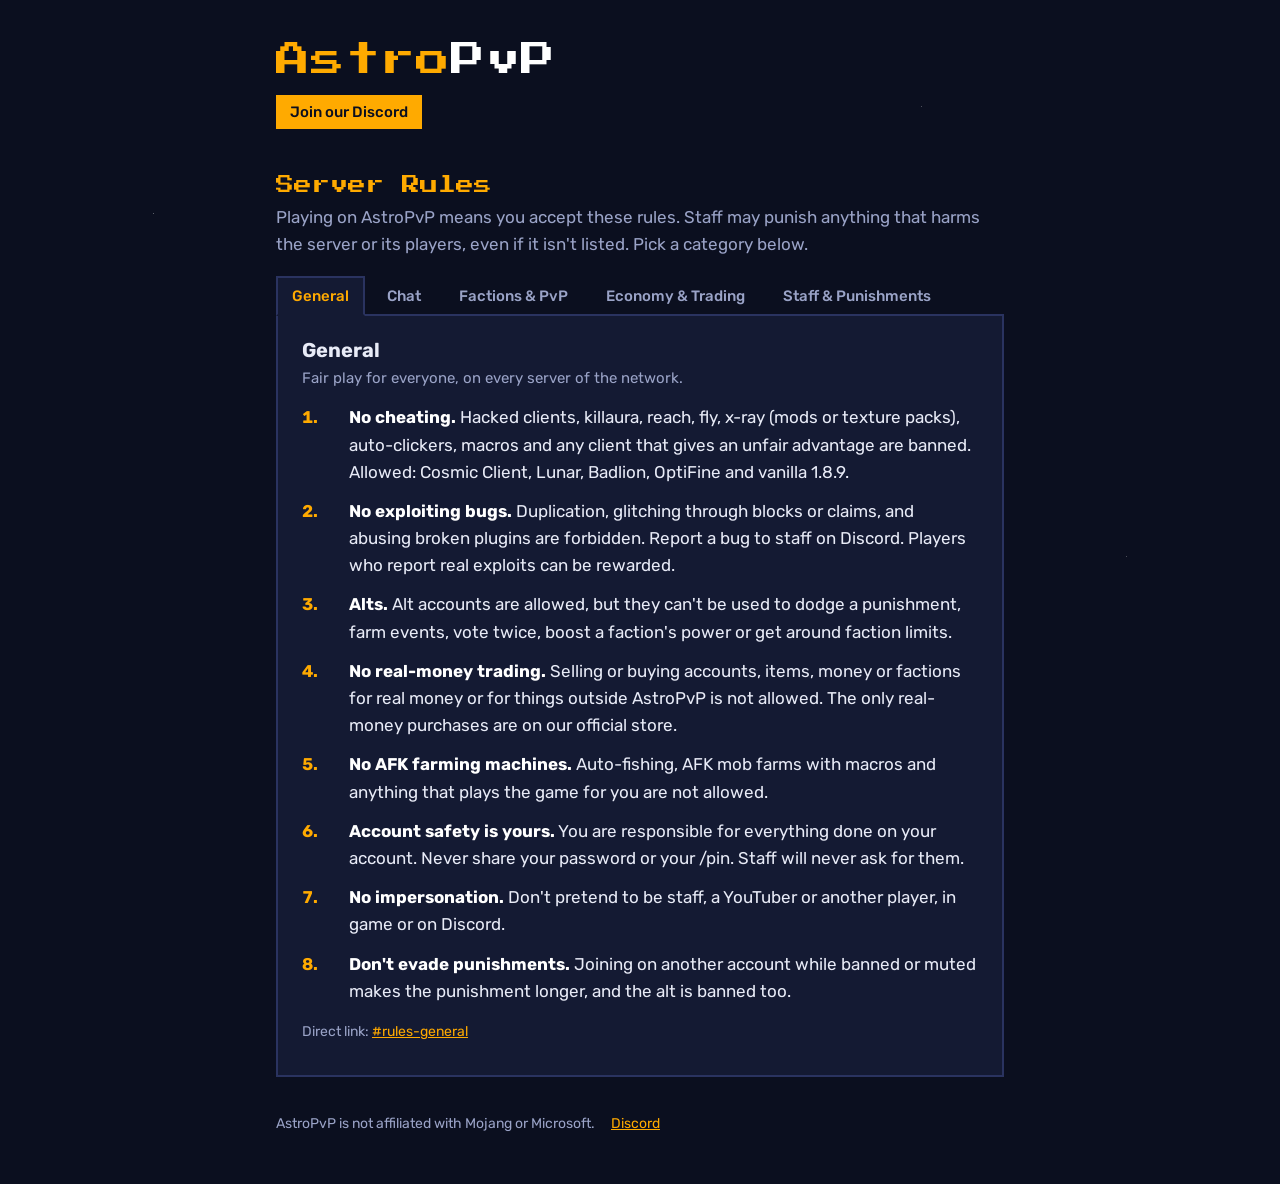
==== index.html @ 88a5518b "Initial commit" ====
<!DOCTYPE html>
<html lang="en">
<head>
<meta charset="utf-8">
<meta name="viewport" content="width=device-width, initial-scale=1">
<title>AstroPvP Rules</title>
<meta name="description" content="AstroPvP factions server: rules for general play, chat, factions & PvP, economy and punishments.">
<link rel="preconnect" href="https://fonts.googleapis.com">
<link rel="preconnect" href="https://fonts.gstatic.com" crossorigin>
<link href="https://fonts.googleapis.com/css2?family=Press+Start+2P&family=Rubik:wght@400;500;700&display=swap" rel="stylesheet">
<style>
:root {
  /* AstroPvP: night sky + the scoreboard's gold "Astro" and white "PvP"; single dark theme by choice */
  --sky: #0b0f1f;
  --panel: #141a33;
  --line: #2a3360;
  --gold: #ffaa00;
  --text: #e8ebf7;
  --muted: #9aa3c7;
  --red: #ff5555;
  --display: "Press Start 2P", ui-monospace, monospace;
  --body: "Rubik", system-ui, -apple-system, "Segoe UI", sans-serif;
  color-scheme: dark;
  /* layout: one centred 760px column; tab bar of category buttons, one numbered list visible at a time */
}
* { box-sizing: border-box; }
html { scroll-behavior: smooth; }
@media (prefers-reduced-motion: reduce) { html { scroll-behavior: auto; } }
body {
  margin: 0;
  background: var(--sky);
  background-image: radial-gradient(1px 1px at 12% 18%, #ffffff55 50%, transparent 51%),
    radial-gradient(1px 1px at 72% 9%, #ffffff44 50%, transparent 51%),
    radial-gradient(1px 1px at 41% 63%, #ffffff33 50%, transparent 51%),
    radial-gradient(1px 1px at 88% 47%, #ffffff44 50%, transparent 51%),
    radial-gradient(1px 1px at 23% 86%, #ffffff33 50%, transparent 51%);
  color: var(--text);
  font: 400 17px/1.6 var(--body);
}
a { color: var(--gold); }
a:focus-visible, button:focus-visible { outline: 3px solid var(--gold); outline-offset: 2px; }
.wrap { max-width: 760px; margin: 0 auto; padding: 0 16px; }
header { padding: 40px 0 8px; display: grid; gap: 14px; }
.logo { font: 400 clamp(22px, 5vw, 34px)/1.2 var(--display); margin: 0; letter-spacing: 1px; }
.logo .a { color: var(--gold); }
.logo .p { color: #fff; }
.ip { display: flex; flex-wrap: wrap; gap: 10px; align-items: center; color: var(--muted); }
.ip code { font: 500 16px var(--body); color: var(--text); background: var(--panel); border: 1px solid var(--line); padding: 6px 10px; }
.btn { font: 500 15px var(--body); color: var(--sky); background: var(--gold); border: 0; padding: 8px 14px; cursor: pointer; text-decoration: none; }
.btn.ghost { background: transparent; color: var(--text); border: 1px solid var(--line); }
h2 { font: 400 18px/1.4 var(--display); color: var(--gold); margin: 36px 0 6px; text-wrap: balance; }
.lead { color: var(--muted); margin: 0 0 18px; max-width: 65ch; }
.tabs { display: flex; flex-wrap: wrap; gap: 6px; border-bottom: 2px solid var(--line); }
.tab {
  font: 500 15px var(--body); color: var(--muted); background: transparent;
  border: 2px solid transparent; border-bottom: 0; padding: 9px 14px; cursor: pointer; margin-bottom: -2px;
  text-decoration: none;
}
.tab:hover { color: var(--text); }
.tab[aria-selected="true"] { color: var(--gold); background: var(--panel); border-color: var(--line); border-bottom: 2px solid var(--panel); }
.panel { background: var(--panel); border: 2px solid var(--line); border-top: 0; padding: 22px 24px 18px; }
.panel[hidden] { display: none; }
.panel h3 { margin: 0 0 4px; font: 700 20px var(--body); }
.panel .sub { margin: 0 0 14px; color: var(--muted); font-size: 15px; }
ol.rules { margin: 0; padding: 0; list-style: none; counter-reset: r; display: grid; gap: 12px; }
ol.rules li { counter-increment: r; display: grid; grid-template-columns: 2.4em 1fr; gap: 6px; max-width: 65ch; }
ol.rules li::before { content: counter(r) "."; color: var(--gold); font-weight: 700; font-variant-numeric: tabular-nums; }
ol.rules b { color: #fff; }
.ladder { display: grid; gap: 8px; margin: 18px 0 0; padding: 0; list-style: none; }
.ladder li { display: grid; grid-template-columns: 7.5em 1fr; gap: 10px; padding: 8px 10px; border-left: 4px solid var(--line); background: #0f1430; }
.ladder li span:first-child { font-weight: 700; }
.ladder .w { border-color: #ffff55; } .ladder .m { border-color: #ffaa00; } .ladder .t { border-color: #ff7733; }
.ladder .b { border-color: var(--red); } .ladder .x { border-color: #aa0000; }
.copylink { margin-top: 16px; font-size: 14px; color: var(--muted); }
footer { padding: 36px 0 48px; color: var(--muted); font-size: 14px; display: flex; flex-wrap: wrap; gap: 16px; }
@media (max-width: 480px) {
  .tab { padding: 8px 10px; font-size: 14px; }
  .panel { padding: 18px 14px; }
  .ladder li { grid-template-columns: 1fr; gap: 2px; }
}
</style>
</head>
<body>
<div class="wrap">
  <header>
    <h1 class="logo"><span class="a">Astro</span><span class="p">PvP</span></h1>
    <div class="ip">
      <a class="btn" href="https://discord.gg/NtYpkCzpMy">Join our Discord</a>
    </div>
  </header>

  <section id="rules" aria-labelledby="rules-title">
    <h2 id="rules-title">Server Rules</h2>
    <p class="lead">Playing on AstroPvP means you accept these rules. Staff may punish anything that harms the server or its players, even if it isn't listed. Pick a category below.</p>

    <div class="tabs" role="tablist" aria-label="Rule categories">
      <a class="tab" role="tab" id="tab-general" href="#rules-general" aria-controls="rules-general">General</a>
      <a class="tab" role="tab" id="tab-chat" href="#rules-chat" aria-controls="rules-chat">Chat</a>
      <a class="tab" role="tab" id="tab-factions" href="#rules-factions" aria-controls="rules-factions">Factions &amp; PvP</a>
      <a class="tab" role="tab" id="tab-economy" href="#rules-economy" aria-controls="rules-economy">Economy &amp; Trading</a>
      <a class="tab" role="tab" id="tab-punishments" href="#rules-punishments" aria-controls="rules-punishments">Staff &amp; Punishments</a>
    </div>

    <div class="panel" role="tabpanel" id="rules-general" aria-labelledby="tab-general">
      <h3>General</h3>
      <p class="sub">Fair play for everyone, on every server of the network.</p>
      <ol class="rules">
        <li><span><b>No cheating.</b> Hacked clients, killaura, reach, fly, x-ray (mods or texture packs), auto-clickers, macros and any client that gives an unfair advantage are banned. Allowed: Cosmic Client, Lunar, Badlion, OptiFine and vanilla 1.8.9.</span></li>
        <li><span><b>No exploiting bugs.</b> Duplication, glitching through blocks or claims, and abusing broken plugins are forbidden. Report a bug to staff on Discord. Players who report real exploits can be rewarded.</span></li>
        <li><span><b>Alts.</b> Alt accounts are allowed, but they can't be used to dodge a punishment, farm events, vote twice, boost a faction's power or get around faction limits.</span></li>
        <li><span><b>No real-money trading.</b> Selling or buying accounts, items, money or factions for real money or for things outside AstroPvP is not allowed. The only real-money purchases are on our official store.</span></li>
        <li><span><b>No AFK farming machines.</b> Auto-fishing, AFK mob farms with macros and anything that plays the game for you are not allowed.</span></li>
        <li><span><b>Account safety is yours.</b> You are responsible for everything done on your account. Never share your password or your /pin. Staff will never ask for them.</span></li>
        <li><span><b>No impersonation.</b> Don't pretend to be staff, a YouTuber or another player, in game or on Discord.</span></li>
        <li><span><b>Don't evade punishments.</b> Joining on another account while banned or muted makes the punishment longer, and the alt is banned too.</span></li>
      </ol>
      <p class="copylink">Direct link: <a href="#rules-general">#rules-general</a></p>
    </div>

    <div class="panel" role="tabpanel" id="rules-chat" aria-labelledby="tab-chat" hidden>
      <h3>Chat</h3>
      <p class="sub">Public chat, private messages, mail, signs, books and item names all count.</p>
      <ol class="rules">
        <li><span><b>Respect everyone.</b> No harassment, threats, racism, sexism, homophobia or hate toward any group. Trash talk about the game is fine. Attacking someone as a person is not.</span></li>
        <li><span><b>No spam.</b> Don't repeat messages, flood chat, type in all caps or send many messages in a row.</span></li>
        <li><span><b>No advertising.</b> Don't name or link other servers, Discords or stores. Promoting your own YouTube or Twitch is allowed only in the media channels on our Discord.</span></li>
        <li><span><b>Links.</b> Only links to AstroPvP pages, our Discord and screenshots (imgur, Gyazo, Lightshot) are allowed. Never post download links, IP grabbers or scam links.</span></li>
        <li><span><b>Language.</b> Keep chat in English so staff can read it. Light swearing is tolerated. Heavy or targeted swearing and slurs are punished.</span></li>
        <li><span><b>No doxxing or threats.</b> Sharing someone's real name, address, photos or other private info, or threatening to DDoS or hack them, means a permanent ban.</span></li>
        <li><span><b>No inappropriate content.</b> No sexual content, gore or drug talk in chat, names, skins, banners or builds.</span></li>
        <li><span><b>Don't fake punishments or announcements.</b> Messages made to look like a ban, a broadcast or a staff message are not allowed.</span></li>
      </ol>
      <p class="copylink">Direct link: <a href="#rules-chat">#rules-chat</a></p>
    </div>

    <div class="panel" role="tabpanel" id="rules-factions" aria-labelledby="tab-factions" hidden>
      <h3>Factions &amp; PvP</h3>
      <p class="sub">Raiding and fighting are the point of the server. These rules keep it fair.</p>
      <ol class="rules">
        <li><span><b>Raiding is allowed.</b> TNT, creepers and cannons against a raidable faction are part of the game, as is taking whatever you find inside.</span></li>
        <li><span><b>Griefing claims.</b> Unclaimed land is free for all. Inside someone's claim you may only damage what the game lets you (raids, explosions). Don't use bugs to break, place or open things in a claim.</span></li>
        <li><span><b>Traps are allowed, with one exception.</b> Combat traps, TP traps and lure traps are fair. Traps that kill or trap players at spawn, /warp locations or outposts' safe platforms are not.</span></li>
        <li><span><b>Ally and truce limits.</b> Stay inside the faction member, ally and truce limits. Teaming with other factions in fights or raids to get around those limits is not allowed.</span></li>
        <li><span><b>No combat logging.</b> Logging out, disconnecting or using /logout while tagged kills you and drops your items. Doing it on purpose to avoid a fight can also be punished.</span></li>
        <li><span><b>No safe-zone camping abuse.</b> Don't hit players from spawn or another safe zone to get free hits. You can't attack back from there.</span></li>
        <li><span><b>Faction names and banners</b> must follow the chat rules. Offensive ones are disbanded or renamed.</span></li>
        <li><span><b>Leaving a faction.</b> Taking items with you is part of the game. Using a faction's claims, power or chests through a bug is not.</span></li>
        <li><span><b>Events and KoTH.</b> No cross-teaming during events, KoTHs, outposts or envoys unless the event allows it.</span></li>
      </ol>
      <p class="copylink">Direct link: <a href="#rules-factions">#rules-factions</a></p>
    </div>

    <div class="panel" role="tabpanel" id="rules-economy" aria-labelledby="tab-economy" hidden>
      <h3>Economy &amp; Trading</h3>
      <p class="sub">Use /trade or the auction house. Staff can't return items lost in a deal you made yourself.</p>
      <ol class="rules">
        <li><span><b>No scamming.</b> Taking someone's items or money and not giving what you promised is punished, whether in /trade, a drop trade, coinflip or the auction house.</span></li>
        <li><span><b>No fake trades.</b> Renamed or fake items, swapping items at the last second and lying about an item's enchants or set are scams.</span></li>
        <li><span><b>Gift cards and Tebex codes.</b> Gift card codes are worth real money. Never share them in public, never trade them for in-game items and never sell them. A code given away or traded is not refunded.</span></li>
        <li><span><b>Store purchases.</b> Ranks, keys and kits bought on the store can't be traded for real money. Chargebacks and disputes mean a permanent ban on every account.</span></li>
        <li><span><b>No market manipulation with alts.</b> Moving money or items between your own accounts to farm rewards, leaderboards or /baltop is not allowed.</span></li>
        <li><span><b>Gambling games</b> (coinflip, bombs, mines) are your own risk. Lost bets are not refunded.</span></li>
        <li><span><b>Borrowing</b> items or money is at your own risk. Staff don't handle unpaid loans.</span></li>
      </ol>
      <p class="copylink">Direct link: <a href="#rules-economy">#rules-economy</a></p>
    </div>

    <div class="panel" role="tabpanel" id="rules-punishments" aria-labelledby="tab-punishments" hidden>
      <h3>Staff &amp; Punishments</h3>
      <p class="sub">Staff decide based on what happened and your history. Repeating a rule break moves you up the ladder.</p>
      <ol class="rules">
        <li><span><b>Follow staff instructions.</b> If a staff member freezes you or asks for a screenshare, stay online and do what they ask. Logging out while frozen is a ban.</span></li>
        <li><span><b>Don't argue in public chat.</b> If you disagree with a punishment, appeal on Discord instead.</span></li>
        <li><span><b>Report players properly.</b> Use /report in game, or a ticket on Discord with a video or screenshots. False reports are punished.</span></li>
        <li><span><b>Appeals.</b> Open a ticket in our Discord (<a href="https://discord.gg/NtYpkCzpMy">discord.gg/NtYpkCzpMy</a>). Say your IGN, the punishment, and why it should be removed or shortened. Be honest: lying in an appeal means it is denied.</span></li>
        <li><span><b>One appeal per punishment</b> every 7 days. Spamming staff about it does not help.</span></li>
      </ol>
      <ul class="ladder" aria-label="Punishment ladder">
        <li class="w"><span>Warn</span><span>A written warning in chat. It stays on your record.</span></li>
        <li class="m"><span>Mute</span><span>You can't chat, message or mail anyone for a set time. Used for chat rules.</span></li>
        <li class="t"><span>Tempban</span><span>You can't join the network for hours or days. Used for repeated or serious breaks.</span></li>
        <li class="b"><span>Ban</span><span>Permanent removal from the network. You can appeal on Discord.</span></li>
        <li class="x"><span>Blacklist</span><span>Permanent ban on every account and IP, with no appeal. Used for chargebacks, doxxing, DDoS threats and selling cheats.</span></li>
      </ul>
      <p class="copylink">Direct link: <a href="#rules-punishments">#rules-punishments</a></p>
    </div>
  </section>

  <footer>
    <span>AstroPvP is not affiliated with Mojang or Microsoft.</span>
    <a href="https://discord.gg/NtYpkCzpMy">Discord</a>
  </footer>
</div>
<script>
(function () {
  var tabs = Array.prototype.slice.call(document.querySelectorAll('.tab'));
  var ids = tabs.map(function (t) { return t.getAttribute('aria-controls'); });
  function show(id, scroll) {
    if (ids.indexOf(id) < 0) id = ids[0];
    tabs.forEach(function (t) {
      var on = t.getAttribute('aria-controls') === id;
      t.setAttribute('aria-selected', on ? 'true' : 'false');
      t.tabIndex = on ? 0 : -1;
      document.getElementById(t.getAttribute('aria-controls')).hidden = !on;
    });
    if (scroll) document.getElementById('rules').scrollIntoView();
  }
  function fromHash(scroll) {
    var h = location.hash.slice(1);
    if (h === 'rules' || ids.indexOf(h) >= 0) show(h === 'rules' ? ids[0] : h, scroll);
    else show(ids[0], false);
  }
  tabs.forEach(function (t, i) {
    t.addEventListener('click', function (e) {
      e.preventDefault();
      history.replaceState(null, '', '#' + ids[i]);
      show(ids[i], false);
    });
    t.addEventListener('keydown', function (e) {
      var d = e.key === 'ArrowRight' ? 1 : e.key === 'ArrowLeft' ? -1 : 0;
      if (!d) return;
      var n = tabs[(i + d + tabs.length) % tabs.length];
      n.focus(); n.click();
    });
  });
  window.addEventListener('hashchange', function () { fromHash(true); });
  fromHash(true);
})();
</script>
</body>
</html>
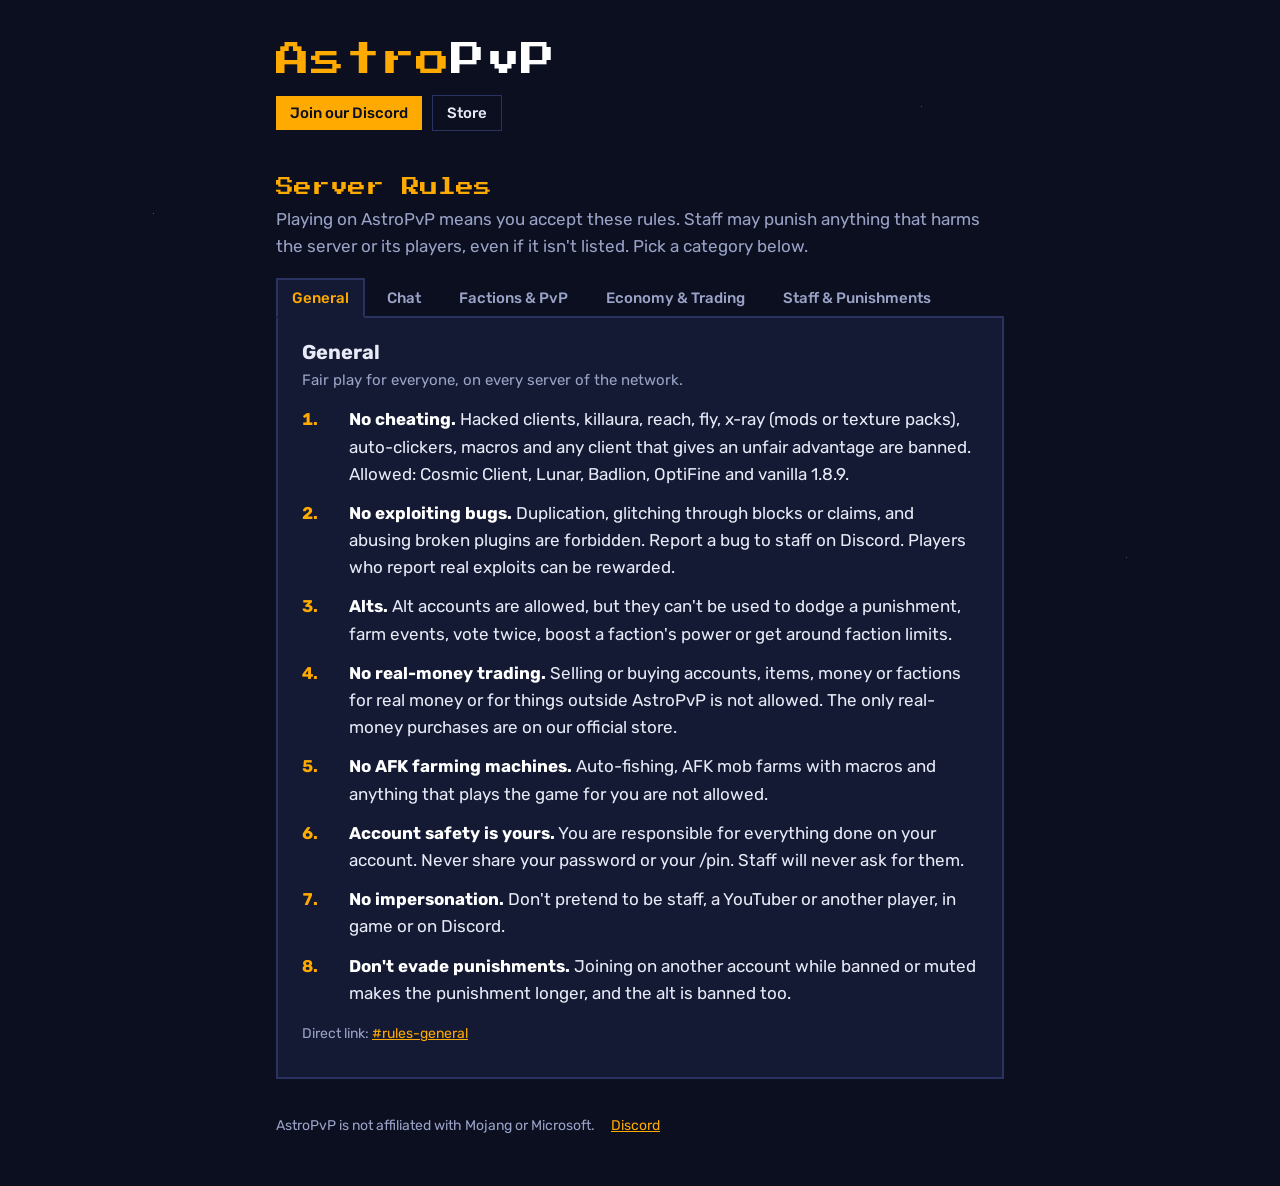
==== commit b53cf750: "Add AstroPvP store page (Tebex-ready, placeholders for live data) New /store/: loader, animated spac" ====
--- a/index.html
+++ b/index.html
@@ -86,6 +86,7 @@
     <h1 class="logo"><span class="a">Astro</span><span class="p">PvP</span></h1>
     <div class="ip">
       <a class="btn" href="https://discord.gg/NtYpkCzpMy">Join our Discord</a>
+      <a class="btn ghost" href="store/">Store</a>
     </div>
   </header>
 
